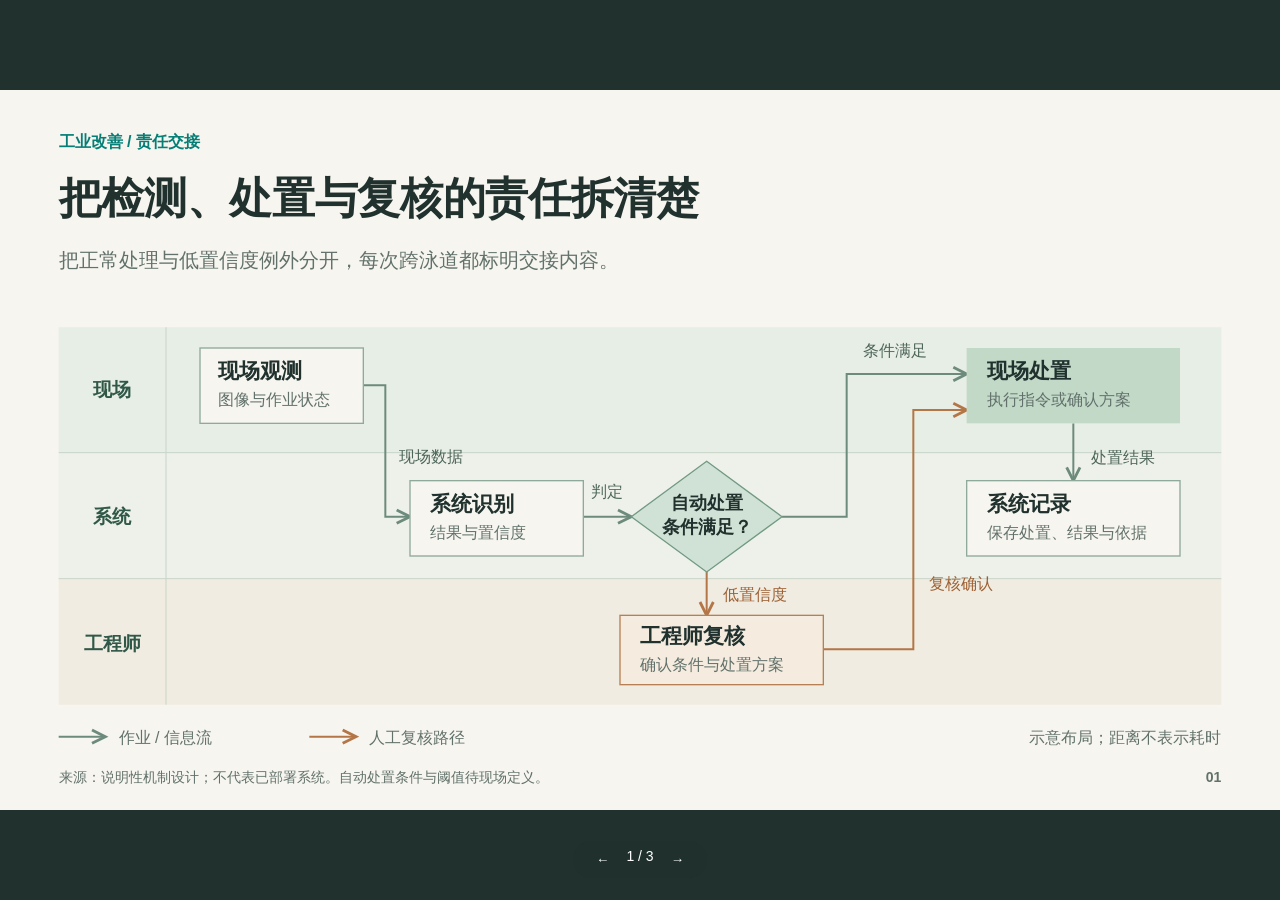
==== examples/consulting-diagrams/index.html @ d9851303 "Teach evidence-driven diagram construction with consulting examples" ====
<!doctype html>
<html lang="zh-CN"><head><meta charset="utf-8"><meta name="viewport" content="width=device-width,initial-scale=1"><title>工业改善：咨询图示样例</title><style>
/* ===========================================
   FIXED 16:9 STAGE: MANDATORY BASE STYLES
   Include this ENTIRE file in every presentation.
   Slides are authored at 1920×1080 and scaled as a whole.
   =========================================== */

/* 1. Lock the browser viewport */
html,
body {
    width: 100%;
    height: 100%;
    margin: 0;
    overflow: hidden;
    background: var(--stage-bg, #000);
}

/* 2. Full-window deck viewport */
.deck-viewport {
    position: fixed;
    inset: 0;
    overflow: hidden;
    background: var(--stage-bg, #000);
}

/* 3. Fixed 16:9 design canvas.
   JavaScript sets transform: translate(...) scale(...). */
.deck-stage {
    position: absolute;
    left: 0;
    top: 0;
    width: 1920px;
    height: 1080px;
    overflow: hidden;
    transform-origin: 0 0;
    background: var(--slide-bg, #fff);
}

/* 4. Slides stack inside the fixed stage.
   Content must be laid out at 1920×1080, not reflowed per device. */
.slide {
    position: absolute;
    inset: 0;
    width: 1920px;
    height: 1080px;
    overflow: hidden;
    display: block;
    visibility: hidden;
    opacity: 0;
    pointer-events: none;
    background: var(--slide-bg, #fff);
}

.slide.active,
.slide.visible {
    visibility: visible;
    opacity: 1;
    pointer-events: auto;
    z-index: 1;
}

/* 5. Keep media inside authored slide bounds */
img,
video,
canvas,
svg {
    max-width: 100%;
    max-height: 100%;
}

/* 6. Presentation chrome stays outside the slide design system */
.deck-controls {
    position: fixed;
    left: 50%;
    bottom: 22px;
    transform: translateX(-50%);
    z-index: 1000;
}

/* 7. Print one fixed-size slide per page.
   @page sits outside @media print per the CSS spec; it only applies when printing. */
@page {
    size: 1920px 1080px;
    margin: 0;
}

@media print {
    html,
    body {
        width: 1920px;
        height: auto;
        overflow: visible;
        background: #fff;
    }

    /* Chrome skips background graphics by default — dark themes would print white */
    * {
        -webkit-print-color-adjust: exact;
        print-color-adjust: exact;
    }

    .deck-viewport {
        position: static;
        overflow: visible;
        background: #fff;
    }

    .deck-stage {
        position: static;
        width: auto;
        height: auto;
        transform: none !important;
        background: none;
    }

    .slide {
        position: relative;
        display: block !important;
        visibility: visible !important;
        opacity: 1 !important;
        pointer-events: auto !important;
        width: 1920px;
        height: 1080px;
        break-after: page;
        page-break-after: always;
    }

    .slide:last-child {
        break-after: auto;
        page-break-after: auto;
    }

    .deck-controls {
        display: none !important;
    }
}

/* 8. Reduced motion */
@media (prefers-reduced-motion: reduce) {
    *,
    *::before,
    *::after {
        animation-duration: 0.01ms !important;
        transition-duration: 0.2s !important;
    }
}

/* === SHARED EDITORIAL SYSTEM === */
@font-face{font-family:Deck CJK;src:local('Noto Sans SC');font-weight:100 900;font-display:block}
:root{--slide-bg:#f6f5ef;--stage-bg:#20312e;--ink:#20312e;--muted:#62716b;--teal:#057f76;--ochre:#a56435;--line:#9eb2a6}
*{box-sizing:border-box}body{font-family:'Deck CJK',sans-serif;color:var(--ink)}h1,p{margin:0}.eyebrow{position:absolute;left:88px;top:60px;font-size:24px;line-height:36px;font-weight:700;color:var(--teal)}.page-title{position:absolute;left:88px;right:88px;top:121px;font-size:64px;line-height:1.33;font-weight:700;letter-spacing:0}.lead{position:absolute;left:88px;right:88px;top:231px;font-size:30px;line-height:1.6;color:var(--muted)}.foot{position:absolute;left:88px;right:88px;bottom:32px;display:flex;justify-content:space-between;align-items:center;font-size:21px;line-height:34px;color:var(--muted)}.folio{font-weight:700}.exhibit{position:absolute;inset:0;width:1920px;height:1080px}svg text{font-family:'Deck CJK',sans-serif}.node-title{font-size:32px;fill:#20312e;font-weight:700}.node-body{font-size:24px;fill:#62716b}.small{font-size:25px;fill:#62716b}.edge-label{font-size:24px;fill:#4e655a}.edge{fill:none;stroke:#6d8b7c;stroke-width:3;marker-end:url(#arrow-main)}.review-edge{fill:none;stroke:#b47647;stroke-width:3;marker-end:url(#arrow-review)}.review-label{font-size:24px;fill:#9e6033}.node{fill:#f6f5ef;stroke:#8fa99a;stroke-width:2}.reveal{opacity:0;transform:translateY(12px);transition:opacity .28s ease,transform .28s ease}.active .reveal,.visible .reveal{opacity:1;transform:none}.deck-controls{display:flex;gap:7px;background:#20312ee6;color:#fff;border-radius:22px;padding:7px 13px;font:14px sans-serif}.deck-controls button{border:0;background:none;color:white;padding:4px 10px;cursor:pointer}.example-label{fill:#a56435;font-size:25px;font-weight:700}
/* === SWIMLANE EXHIBIT === */
.lane-label{font-size:29px;fill:#305849;font-weight:700}.lane-rule{stroke:#c8d3c9;stroke-width:1.5}.lane-legend{font-size:24px;fill:#62716b}
/* === PROPORTIONAL VALUE CHAIN === */
.duration.regular{fill:#dbe5dc}.duration.waiting{fill:#057f76}.segment-title{font-size:32px;font-weight:700}.segment-time{font-size:28px}.regular-text{fill:#2d5041}.waiting-text{fill:#fff}.tick{stroke:#758f80;stroke-width:2}.time-arrow{stroke:#9bae9f;stroke-width:2.5;fill:none;marker-end:url(#arrow-time)}.summary-rule{stroke:#9fb6a7;stroke-width:2}.stat{font-size:80px;font-weight:700;fill:#057f76}.summary{font-size:29px;fill:#3d5c4e}.value-note{font-size:26px;fill:#62716b}
/* === DRIVER TREE AND HYPOTHESIS === */
.driver{--slide-bg:#20312e;color:#f6f5ef}.driver .eyebrow{color:#91cdbd}.driver .lead,.driver .foot{color:#b7cbc1}.driver .node-title{fill:#f6f5ef}.driver .node-body{fill:#bed0c6}.hierarchy{fill:none;stroke:#9bb7a6;stroke-width:3}.driver-node{fill:#29443a;stroke:#819e8b;stroke-width:2}.tree-label{font-size:33px;fill:#f6f5ef;font-weight:700}.tree-body{font-size:27px;fill:#c5d8cc}.evidence-label{font-size:24px;fill:#90b9a4}.hypothesis{fill:none;stroke:#d3a074;stroke-width:3;stroke-dasharray:9 7;marker-end:url(#arrow-hypothesis)}.hypothesis-label{font-size:25px;fill:#e5b58e}.driver-note{font-size:25px;fill:#bed1c5}
</style></head><body><div class="deck-viewport"><main class="deck-stage" id="deckStage">
<!-- Drawing brief: lanes encode actor responsibility. Solid arrows carry work/data; ochre arrows are engineer-review handoffs. Horizontal distance and lane size do not encode duration. -->
<section class="slide active visible swimlane" aria-label="把检测、处置与复核的责任拆清楚">
 <div class="eyebrow reveal" data-text-id="p1-t01">工业改善 / 责任交接</div><h1 class="page-title reveal" data-text-id="p1-t02">把检测、处置与复核的责任拆清楚</h1><p class="lead reveal" data-text-id="p1-t03">把正常处理与低置信度例外分开，每次跨泳道都标明交接内容。</p>
 <svg class="exhibit" viewbox="0 0 1920 1080" role="img" aria-label="三个泳道：现场、系统、工程师。现场观测交给系统识别。满足条件进入现场处置，低置信度进入工程师复核，确认后现场处置，处置结果返回系统记录。">
  <defs><marker id="arrow-main" viewbox="0 0 12 12" refx="10" refy="6" markerwidth="10" markerheight="10" orient="auto"><path d="M2 2L10 6L2 10" fill="none" stroke="#6d8b7c" stroke-width="1.7"></path></marker><marker id="arrow-review" viewbox="0 0 12 12" refx="10" refy="6" markerwidth="10" markerheight="10" orient="auto"><path d="M2 2L10 6L2 10" fill="none" stroke="#b47647" stroke-width="1.7"></path></marker></defs>
  <rect x="88" y="356" width="1744" height="188" fill="#e7eee5"></rect><rect x="88" y="544" width="1744" height="189" fill="#edf1e9"></rect><rect x="88" y="733" width="1744" height="189" fill="#f0ece1"></rect>
  <line x1="249" y1="356" x2="249" y2="922" class="lane-rule"></line><line x1="88" y1="544" x2="1832" y2="544" class="lane-rule"></line><line x1="88" y1="733" x2="1832" y2="733" class="lane-rule"></line>
  <text x="168" y="459" text-anchor="middle" class="lane-label" data-text-id="p1-t04">现场</text><text x="168" y="650" text-anchor="middle" class="lane-label" data-text-id="p1-t05">系统</text><text x="168" y="840" text-anchor="middle" class="lane-label" data-text-id="p1-t06">工程师</text>
  <!-- Routes are behind nodes, with separate inbound ports on field execution. -->
  <path id="observation-to-recognition" d="M545 443H578V640H615" class="edge"></path><text x="598" y="558" class="edge-label" data-text-id="p1-t07">现场数据</text>
  <path id="recognition-to-decision" d="M875 640H947" class="edge"></path><text x="911" y="610" text-anchor="middle" class="edge-label" data-text-id="p1-t08">判定</text>
  <path id="decision-to-treatment" d="M1173 640H1270V426H1450" class="edge"></path><text x="1294" y="399" class="edge-label" data-text-id="p1-t09">条件满足</text>
  <path id="decision-to-review" d="M1060 723V788" class="review-edge"></path><text x="1085" y="765" class="review-label" data-text-id="p1-t10">低置信度</text>
  <path id="review-to-treatment" d="M1235 839H1370V480H1450" class="review-edge"></path><text x="1394" y="749" class="review-label" data-text-id="p1-t11">复核确认</text>
  <path id="treatment-to-record" d="M1610 500V586" class="edge"></path><text x="1636" y="560" class="edge-label" data-text-id="p1-t12">处置结果</text>
  <rect x="300" y="387" width="245" height="113" class="node"></rect><text x="327" y="432" class="node-title" data-text-id="p1-t13">现场观测</text><text x="327" y="473" class="node-body" data-text-id="p1-t14">图像与作业状态</text>
  <rect x="615" y="586" width="260" height="113" class="node"></rect><text x="645" y="631" class="node-title" data-text-id="p1-t15">系统识别</text><text x="645" y="672" class="node-body" data-text-id="p1-t16">结果与置信度</text>
  <path d="M1060 557L1173 640L1060 723L947 640Z" fill="#d0e2d5" stroke="#739a83" stroke-width="2"></path><text x="1060" y="628" text-anchor="middle" class="node-title" style="font-size:27px" data-text-id="p1-t17">自动处置</text><text x="1060" y="665" text-anchor="middle" class="node-title" style="font-size:27px" data-text-id="p1-t18">条件满足？</text>
  <rect x="1450" y="387" width="320" height="113" fill="#c2d9c8"></rect><text x="1480" y="432" class="node-title" data-text-id="p1-t19">现场处置</text><text x="1480" y="473" class="node-body" data-text-id="p1-t20">执行指令或确认方案</text>
  <rect x="930" y="788" width="305" height="104" fill="#f5ecdf" stroke="#b78054" stroke-width="2"></rect><text x="960" y="830" class="node-title" data-text-id="p1-t21">工程师复核</text><text x="960" y="870" class="node-body" data-text-id="p1-t22">确认条件与处置方案</text>
  <rect x="1450" y="586" width="320" height="113" class="node"></rect><text x="1480" y="631" class="node-title" data-text-id="p1-t23">系统记录</text><text x="1480" y="672" class="node-body" data-text-id="p1-t24">保存处置、结果与依据</text>
  <path d="M88 970H158" class="edge"></path><text x="178" y="980" class="lane-legend" data-text-id="p1-t25">作业 / 信息流</text><path d="M464 970H534" class="review-edge"></path><text x="554" y="980" class="lane-legend" data-text-id="p1-t26">人工复核路径</text><text x="1832" y="980" text-anchor="end" class="lane-legend" data-text-id="p1-t27">示意布局；距离不表示耗时</text>
 </svg><footer class="foot"><span data-text-id="p1-t28">来源：说明性机制设计；不代表已部署系统。自动处置条件与阈值待现场定义。</span><span class="folio" data-text-id="p1-t29">01</span></footer>
</section>
<!-- Drawing brief: ordered duration segments; domain 0–80 minutes; x = 88 + minutes * 21.8. Segment width, not color or equal-sized cards, encodes elapsed time. -->
<section class="slide value-chain" aria-label="等待占据大部分交付时间，先压缩排队环节">
 <div class="eyebrow reveal" data-text-id="p2-t01">工业改善 / 交付时间</div><h1 class="page-title reveal" data-text-id="p2-t02">等待占据大部分交付时间，先压缩排队环节</h1><p class="lead reveal" data-text-id="p2-t03">先看从接单到交付的完整时间构成，再确认排队形成的原因。</p>
 <svg class="exhibit" viewbox="0 0 1920 1080" role="img" aria-label="示例交付时间80分钟：接单10，排队45，加工15，检验5，交付5。各段长度与分钟数成正比，排队占56.25%。">
  <defs><marker id="arrow-time" viewbox="0 0 12 12" refx="10" refy="6" markerwidth="10" markerheight="10" orient="auto"><path d="M2 2L10 6L2 10" fill="none" stroke="#9bae9f" stroke-width="1.7"></path></marker></defs>
  <text x="88" y="357" class="small" data-text-id="p2-t04">时间构成 · 各段长度按分钟数等比例绘制</text><text x="1832" y="357" text-anchor="end" class="example-label" data-text-id="p2-t05">示例数据，非客户结果</text>
  <text x="88" y="438" class="summary" data-text-id="p2-t06">接单开始</text><text x="1832" y="438" text-anchor="end" class="summary" data-text-id="p2-t07">交付完成</text><path d="M88 473H1832" class="time-arrow"></path>
  <rect class="duration regular" data-minutes="10" x="88" y="514" width="218" height="174"></rect><text x="197" y="577" class="segment-title regular-text" text-anchor="middle" data-text-id="p2-t08">接单</text><text x="197" y="630" class="segment-time regular-text" text-anchor="middle" data-text-id="p2-t09">10分钟</text>
<rect class="duration waiting" data-minutes="45" x="306" y="514" width="981" height="174"></rect><text x="796.5" y="577" class="segment-title waiting-text" text-anchor="middle" data-text-id="p2-t10">排队</text><text x="796.5" y="630" class="segment-time waiting-text" text-anchor="middle" data-text-id="p2-t11">45分钟</text>
<rect class="duration regular" data-minutes="15" x="1287" y="514" width="327" height="174"></rect><text x="1450.5" y="577" class="segment-title regular-text" text-anchor="middle" data-text-id="p2-t12">加工</text><text x="1450.5" y="630" class="segment-time regular-text" text-anchor="middle" data-text-id="p2-t13">15分钟</text>
<rect class="duration regular" data-minutes="5" x="1614" y="514" width="109" height="174"></rect><text x="1668.5" y="577" class="segment-title regular-text" text-anchor="middle" data-text-id="p2-t14">检验</text><text x="1668.5" y="630" class="segment-time regular-text" text-anchor="middle" data-text-id="p2-t15">5分钟</text>
<rect class="duration regular" data-minutes="5" x="1723" y="514" width="109" height="174"></rect><text x="1777.5" y="577" class="segment-title regular-text" text-anchor="middle" data-text-id="p2-t16">交付</text><text x="1777.5" y="630" class="segment-time regular-text" text-anchor="middle" data-text-id="p2-t17">5分钟</text>
  <path d="M306 514V688M1287 514V688M1614 514V688M1723 514V688" fill="none" stroke="#f6f5ef" stroke-width="2"></path>
  <line x1="88" y1="700" x2="88" y2="712" class="tick"></line><text x="88" y="750" text-anchor="middle" class="small" data-text-id="p2-t18">0</text>
<line x1="306" y1="700" x2="306" y2="712" class="tick"></line><text x="306" y="750" text-anchor="middle" class="small" data-text-id="p2-t19">10</text>
<line x1="1287" y1="700" x2="1287" y2="712" class="tick"></line><text x="1287" y="750" text-anchor="middle" class="small" data-text-id="p2-t20">55</text>
<line x1="1614" y1="700" x2="1614" y2="712" class="tick"></line><text x="1614" y="750" text-anchor="middle" class="small" data-text-id="p2-t21">70</text>
<line x1="1723" y1="700" x2="1723" y2="712" class="tick"></line><text x="1723" y="750" text-anchor="middle" class="small" data-text-id="p2-t22">75</text>
<line x1="1832" y1="700" x2="1832" y2="712" class="tick"></line><text x="1832" y="750" text-anchor="middle" class="small" data-text-id="p2-t23">80</text>
  <text x="88" y="795" class="small" data-text-id="p2-t24">累计耗时 / 分钟</text>
  <line x1="88" y1="839" x2="1832" y2="839" class="summary-rule"></line>
  <text x="88" y="944" class="stat" data-text-id="p2-t25">56.25%</text><text x="446" y="900" class="summary" data-text-id="p2-t26">排队 45 分钟 / 总时长 80 分钟</text><text x="446" y="948" class="value-note" data-text-id="p2-t27">其余四个环节合计 35 分钟；尚未估算改善后的收益。</text>
 </svg><footer class="foot"><span data-text-id="p2-t28">来源：本样例设定；无实测期间。10 + 45 + 15 + 5 + 5 = 80；45 ÷ 80 = 56.25%。</span><span class="folio" data-text-id="p2-t29">02</span></footer>
</section>
<!-- Drawing brief: plain hierarchy lines mean categories/supporting materials, never causal direction or quantitative summation. A distinct dashed arrow marks the untested schedule-change hypothesis. -->
<section class="slide driver" aria-label="先拆清损失来源，再验证改善假设">
 <div class="eyebrow reveal" data-text-id="p3-t01">工业改善 / 损失分类与假设</div><h1 class="page-title reveal" data-text-id="p3-t02">先拆清损失来源，再验证改善假设</h1><p class="lead reveal" data-text-id="p3-t03">用损失类型组织证据，把待检验的原因单独标记。</p>
 <svg class="exhibit" viewbox="0 0 1920 1080" role="img" aria-label="交付损失按类型分类为等待损失、质量损失、切换损失。支持材料分别为排队时间戳、返工记录、换型记录。排程频繁变更以虚线箭头连向等待损失，仅为待验证假设。">
  <defs><marker id="arrow-hypothesis" viewbox="0 0 12 12" refx="10" refy="6" markerwidth="10" markerheight="10" orient="auto"><path d="M2 2L10 6L2 10" fill="none" stroke="#d3a074" stroke-width="1.7"></path></marker></defs>
  <path id="loss-classification" d="M960 478V539M395 539H1525M395 539V620M960 539V620M1525 539V620" class="hierarchy"></path>
  <path id="waiting-evidence" d="M395 720V799" class="hierarchy"></path><path id="quality-evidence" d="M960 720V799" class="hierarchy"></path><path id="changeover-evidence" d="M1525 720V799" class="hierarchy"></path>
  <path id="schedule-hypothesis" d="M160 455V670H245" class="hypothesis"></path><text x="190" y="588" class="hypothesis-label" data-text-id="p3-t04">可能增加等待</text>
  <rect x="765" y="338" width="390" height="140" fill="#c8dfce"></rect><text x="960" y="397" text-anchor="middle" class="tree-label" style="fill:#203b2d;font-size:39px" data-text-id="p3-t05">交付损失</text><text x="960" y="443" text-anchor="middle" class="tree-body" style="fill:#3c5b47" data-text-id="p3-t06">按损失类型分类</text>
  <rect x="245" y="620" width="300" height="100" class="driver-node"></rect><text x="395" y="681" text-anchor="middle" class="tree-label" data-text-id="p3-t07">等待损失</text>
  <rect x="810" y="620" width="300" height="100" class="driver-node"></rect><text x="960" y="681" text-anchor="middle" class="tree-label" data-text-id="p3-t08">质量损失</text>
  <rect x="1375" y="620" width="300" height="100" class="driver-node"></rect><text x="1525" y="681" text-anchor="middle" class="tree-label" data-text-id="p3-t09">切换损失</text>
  <text x="395" y="835" text-anchor="middle" class="tree-body" data-text-id="p3-t10">排队时间戳</text><text x="960" y="835" text-anchor="middle" class="tree-body" data-text-id="p3-t11">返工记录</text><text x="1525" y="835" text-anchor="middle" class="tree-body" data-text-id="p3-t12">换型记录</text>
  <text x="395" y="876" text-anchor="middle" class="evidence-label" data-text-id="p3-t13">支持材料</text><text x="960" y="876" text-anchor="middle" class="evidence-label" data-text-id="p3-t14">支持材料</text><text x="1525" y="876" text-anchor="middle" class="evidence-label" data-text-id="p3-t15">支持材料</text>
  <rect x="88" y="345" width="370" height="110" fill="#3a4030" stroke="#b18f67" stroke-width="2" stroke-dasharray="8 6"></rect><text x="118" y="391" class="tree-label" style="fill:#edc6a4;font-size:31px" data-text-id="p3-t16">排程频繁变更</text><text x="118" y="433" class="hypothesis-label" data-text-id="p3-t17">待检验假设</text>
  <text x="1832" y="411" text-anchor="end" class="driver-note" data-text-id="p3-t18">实线无箭头：分类 / 支持关系</text><text x="1832" y="454" text-anchor="end" class="hypothesis-label" data-text-id="p3-t19">虚线箭头：待检验的影响方向</text>
  <text x="88" y="969" class="driver-note" data-text-id="p3-t20">证据边界：分类不作加总；排程变更与等待的关系需对齐日志后验证。</text>
 </svg><footer class="foot"><span data-text-id="p3-t21">来源：说明性分析框架；未建立因果结论，也未量化各类损失。</span><span class="folio" data-text-id="p3-t22">03</span></footer>
</section>
</main></div><nav class="deck-controls" aria-label="演示导航" data-export-hide><button id="prev" aria-label="上一页">←</button><span id="position">1 / 3</span><button id="next" aria-label="下一页">→</button></nav>
<script>
/* === FIXED-STAGE NAVIGATION === */
class SlidePresentation {
 constructor(){this.slides=[...document.querySelectorAll('.slide')];this.stage=document.getElementById('deckStage');this.currentSlide=0;this.wheelAt=0;this.setupStageScale();this.setupKeyboardNav();this.setupTouchNav();this.setupWheelNav();document.getElementById('prev').onclick=()=>this.showSlide(this.currentSlide-1);document.getElementById('next').onclick=()=>this.showSlide(this.currentSlide+1);this.showSlide(0)}
 setupStageScale(){const scale=()=>{const s=Math.min(innerWidth/1920,innerHeight/1080);this.stage.style.transform=`translate(${(innerWidth-1920*s)/2}px,${(innerHeight-1080*s)/2}px) scale(${s})`};scale();addEventListener('resize',scale)}
 setupKeyboardNav(){addEventListener('keydown',e=>{if(['ArrowRight','ArrowDown','PageDown',' '].includes(e.key)){e.preventDefault();this.showSlide(this.currentSlide+1)}else if(['ArrowLeft','ArrowUp','PageUp'].includes(e.key)){e.preventDefault();this.showSlide(this.currentSlide-1)}else if(e.key==='Home')this.showSlide(0);else if(e.key==='End')this.showSlide(this.slides.length-1)})}
 setupTouchNav(){let x=0;addEventListener('touchstart',e=>{x=e.changedTouches[0].screenX},{passive:true});addEventListener('touchend',e=>{const dx=e.changedTouches[0].screenX-x;if(Math.abs(dx)>60)this.showSlide(this.currentSlide+(dx<0?1:-1))},{passive:true})}
 setupWheelNav(){addEventListener('wheel',e=>{if(Date.now()-this.wheelAt>500&&Math.abs(e.deltaY)>10){this.showSlide(this.currentSlide+(e.deltaY>0?1:-1));this.wheelAt=Date.now()}},{passive:true})}
 showSlide(i){this.currentSlide=Math.max(0,Math.min(i,this.slides.length-1));this.slides.forEach((s,j)=>{s.classList.toggle('active',j===this.currentSlide);s.classList.toggle('visible',j===this.currentSlide)});document.getElementById('position').textContent=`${this.currentSlide+1} / ${this.slides.length}`}
}
new SlidePresentation();
</script></body></html>
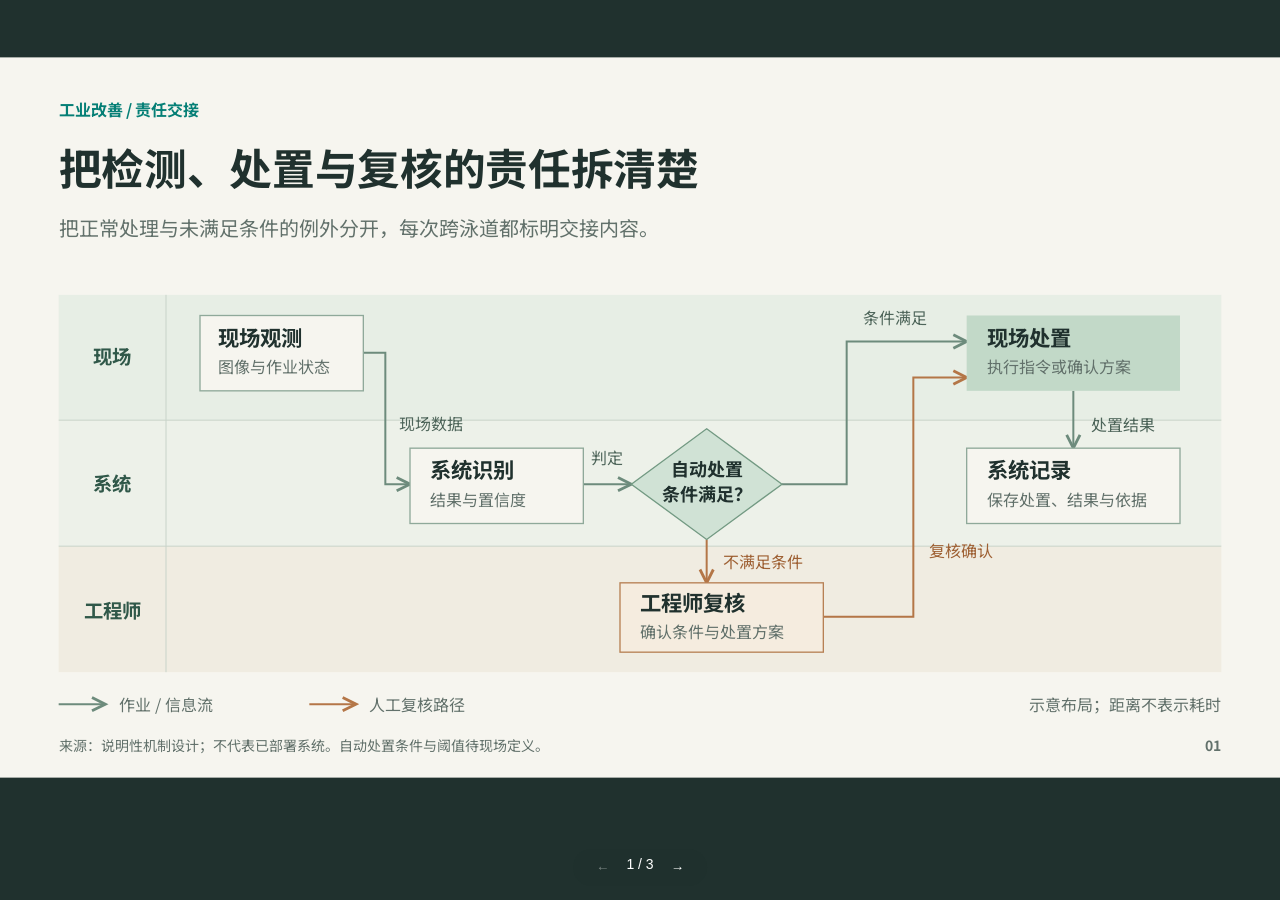
==== commit fff2e428: "Honor HTML delivery and repair browser interaction after iterative review" ====
--- a/examples/consulting-diagrams/index.html
+++ b/examples/consulting-diagrams/index.html
@@ -147,7 +147,7 @@
 }
 
 /* === SHARED EDITORIAL SYSTEM === */
-@font-face{font-family:Deck CJK;src:local('Noto Sans SC');font-weight:100 900;font-display:block}
+@font-face{font-family:Deck CJK;src:url('../consulting-visuals/assets/fonts/noto-sans-sc-400.ttf') format('truetype');font-weight:400;font-display:block}@font-face{font-family:Deck CJK;src:url('../consulting-visuals/assets/fonts/noto-sans-sc-700.ttf') format('truetype');font-weight:700;font-display:block}
 :root{--slide-bg:#f6f5ef;--stage-bg:#20312e;--ink:#20312e;--muted:#62716b;--teal:#057f76;--ochre:#a56435;--line:#9eb2a6}
 *{box-sizing:border-box}body{font-family:'Deck CJK',sans-serif;color:var(--ink)}h1,p{margin:0}.eyebrow{position:absolute;left:88px;top:60px;font-size:24px;line-height:36px;font-weight:700;color:var(--teal)}.page-title{position:absolute;left:88px;right:88px;top:121px;font-size:64px;line-height:1.33;font-weight:700;letter-spacing:0}.lead{position:absolute;left:88px;right:88px;top:231px;font-size:30px;line-height:1.6;color:var(--muted)}.foot{position:absolute;left:88px;right:88px;bottom:32px;display:flex;justify-content:space-between;align-items:center;font-size:21px;line-height:34px;color:var(--muted)}.folio{font-weight:700}.exhibit{position:absolute;inset:0;width:1920px;height:1080px}svg text{font-family:'Deck CJK',sans-serif}.node-title{font-size:32px;fill:#20312e;font-weight:700}.node-body{font-size:24px;fill:#62716b}.small{font-size:25px;fill:#62716b}.edge-label{font-size:24px;fill:#4e655a}.edge{fill:none;stroke:#6d8b7c;stroke-width:3;marker-end:url(#arrow-main)}.review-edge{fill:none;stroke:#b47647;stroke-width:3;marker-end:url(#arrow-review)}.review-label{font-size:24px;fill:#9e6033}.node{fill:#f6f5ef;stroke:#8fa99a;stroke-width:2}.reveal{opacity:0;transform:translateY(12px);transition:opacity .28s ease,transform .28s ease}.active .reveal,.visible .reveal{opacity:1;transform:none}.deck-controls{display:flex;gap:7px;background:#20312ee6;color:#fff;border-radius:22px;padding:7px 13px;font:14px sans-serif}.deck-controls button{border:0;background:none;color:white;padding:4px 10px;cursor:pointer}.example-label{fill:#a56435;font-size:25px;font-weight:700}
 /* === SWIMLANE EXHIBIT === */
@@ -156,11 +156,11 @@
 .duration.regular{fill:#dbe5dc}.duration.waiting{fill:#057f76}.segment-title{font-size:32px;font-weight:700}.segment-time{font-size:28px}.regular-text{fill:#2d5041}.waiting-text{fill:#fff}.tick{stroke:#758f80;stroke-width:2}.time-arrow{stroke:#9bae9f;stroke-width:2.5;fill:none;marker-end:url(#arrow-time)}.summary-rule{stroke:#9fb6a7;stroke-width:2}.stat{font-size:80px;font-weight:700;fill:#057f76}.summary{font-size:29px;fill:#3d5c4e}.value-note{font-size:26px;fill:#62716b}
 /* === DRIVER TREE AND HYPOTHESIS === */
 .driver{--slide-bg:#20312e;color:#f6f5ef}.driver .eyebrow{color:#91cdbd}.driver .lead,.driver .foot{color:#b7cbc1}.driver .node-title{fill:#f6f5ef}.driver .node-body{fill:#bed0c6}.hierarchy{fill:none;stroke:#9bb7a6;stroke-width:3}.driver-node{fill:#29443a;stroke:#819e8b;stroke-width:2}.tree-label{font-size:33px;fill:#f6f5ef;font-weight:700}.tree-body{font-size:27px;fill:#c5d8cc}.evidence-label{font-size:24px;fill:#90b9a4}.hypothesis{fill:none;stroke:#d3a074;stroke-width:3;stroke-dasharray:9 7;marker-end:url(#arrow-hypothesis)}.hypothesis-label{font-size:25px;fill:#e5b58e}.driver-note{font-size:25px;fill:#bed1c5}
-</style></head><body><div class="deck-viewport"><main class="deck-stage" id="deckStage">
+.deck-controls{bottom:14px}.deck-controls button:focus-visible{outline:2px solid #e7c183;outline-offset:2px}.deck-controls button:disabled{opacity:.4;cursor:default}</style></head><body><div class="deck-viewport"><main class="deck-stage" id="deckStage">
 <!-- Drawing brief: lanes encode actor responsibility. Solid arrows carry work/data; ochre arrows are engineer-review handoffs. Horizontal distance and lane size do not encode duration. -->
 <section class="slide active visible swimlane" aria-label="把检测、处置与复核的责任拆清楚">
- <div class="eyebrow reveal" data-text-id="p1-t01">工业改善 / 责任交接</div><h1 class="page-title reveal" data-text-id="p1-t02">把检测、处置与复核的责任拆清楚</h1><p class="lead reveal" data-text-id="p1-t03">把正常处理与低置信度例外分开，每次跨泳道都标明交接内容。</p>
- <svg class="exhibit" viewbox="0 0 1920 1080" role="img" aria-label="三个泳道：现场、系统、工程师。现场观测交给系统识别。满足条件进入现场处置，低置信度进入工程师复核，确认后现场处置，处置结果返回系统记录。">
+ <div class="eyebrow reveal" data-text-id="p1-t01">工业改善 / 责任交接</div><h1 class="page-title reveal" data-text-id="p1-t02">把检测、处置与复核的责任拆清楚</h1><p class="lead reveal" data-text-id="p1-t03">把正常处理与未满足条件的例外分开，每次跨泳道都标明交接内容。</p>
+ <svg class="exhibit" viewbox="0 0 1920 1080" role="img" aria-label="三个泳道：现场、系统、工程师。现场观测交给系统识别。满足条件进入现场处置，条件未满足（含低置信度）进入工程师复核，确认后现场处置，处置结果返回系统记录。">
   <defs><marker id="arrow-main" viewbox="0 0 12 12" refx="10" refy="6" markerwidth="10" markerheight="10" orient="auto"><path d="M2 2L10 6L2 10" fill="none" stroke="#6d8b7c" stroke-width="1.7"></path></marker><marker id="arrow-review" viewbox="0 0 12 12" refx="10" refy="6" markerwidth="10" markerheight="10" orient="auto"><path d="M2 2L10 6L2 10" fill="none" stroke="#b47647" stroke-width="1.7"></path></marker></defs>
   <rect x="88" y="356" width="1744" height="188" fill="#e7eee5"></rect><rect x="88" y="544" width="1744" height="189" fill="#edf1e9"></rect><rect x="88" y="733" width="1744" height="189" fill="#f0ece1"></rect>
   <line x1="249" y1="356" x2="249" y2="922" class="lane-rule"></line><line x1="88" y1="544" x2="1832" y2="544" class="lane-rule"></line><line x1="88" y1="733" x2="1832" y2="733" class="lane-rule"></line>
@@ -169,7 +169,7 @@
   <path id="observation-to-recognition" d="M545 443H578V640H615" class="edge"></path><text x="598" y="558" class="edge-label" data-text-id="p1-t07">现场数据</text>
   <path id="recognition-to-decision" d="M875 640H947" class="edge"></path><text x="911" y="610" text-anchor="middle" class="edge-label" data-text-id="p1-t08">判定</text>
   <path id="decision-to-treatment" d="M1173 640H1270V426H1450" class="edge"></path><text x="1294" y="399" class="edge-label" data-text-id="p1-t09">条件满足</text>
-  <path id="decision-to-review" d="M1060 723V788" class="review-edge"></path><text x="1085" y="765" class="review-label" data-text-id="p1-t10">低置信度</text>
+  <path id="decision-to-review" d="M1060 723V788" class="review-edge"></path><text x="1085" y="765" class="review-label" data-text-id="p1-t10">不满足条件</text>
   <path id="review-to-treatment" d="M1235 839H1370V480H1450" class="review-edge"></path><text x="1394" y="749" class="review-label" data-text-id="p1-t11">复核确认</text>
   <path id="treatment-to-record" d="M1610 500V586" class="edge"></path><text x="1636" y="560" class="edge-label" data-text-id="p1-t12">处置结果</text>
   <rect x="300" y="387" width="245" height="113" class="node"></rect><text x="327" y="432" class="node-title" data-text-id="p1-t13">现场观测</text><text x="327" y="473" class="node-body" data-text-id="p1-t14">图像与作业状态</text>
@@ -224,16 +224,16 @@
   <text x="88" y="969" class="driver-note" data-text-id="p3-t20">证据边界：分类不作加总；排程变更与等待的关系需对齐日志后验证。</text>
  </svg><footer class="foot"><span data-text-id="p3-t21">来源：说明性分析框架；未建立因果结论，也未量化各类损失。</span><span class="folio" data-text-id="p3-t22">03</span></footer>
 </section>
-</main></div><nav class="deck-controls" aria-label="演示导航" data-export-hide><button id="prev" aria-label="上一页">←</button><span id="position">1 / 3</span><button id="next" aria-label="下一页">→</button></nav>
+</main></div><nav class="deck-controls" aria-label="演示导航" data-export-hide><button id="prev" aria-label="上一页">←</button><span id="position" role="status" aria-live="polite" aria-atomic="true">1 / 3</span><button id="next" aria-label="下一页">→</button></nav>
 <script>
-/* === FIXED-STAGE NAVIGATION === */
 class SlidePresentation {
  constructor(){this.slides=[...document.querySelectorAll('.slide')];this.stage=document.getElementById('deckStage');this.currentSlide=0;this.wheelAt=0;this.setupStageScale();this.setupKeyboardNav();this.setupTouchNav();this.setupWheelNav();document.getElementById('prev').onclick=()=>this.showSlide(this.currentSlide-1);document.getElementById('next').onclick=()=>this.showSlide(this.currentSlide+1);this.showSlide(0)}
- setupStageScale(){const scale=()=>{const s=Math.min(innerWidth/1920,innerHeight/1080);this.stage.style.transform=`translate(${(innerWidth-1920*s)/2}px,${(innerHeight-1080*s)/2}px) scale(${s})`};scale();addEventListener('resize',scale)}
- setupKeyboardNav(){addEventListener('keydown',e=>{if(['ArrowRight','ArrowDown','PageDown',' '].includes(e.key)){e.preventDefault();this.showSlide(this.currentSlide+1)}else if(['ArrowLeft','ArrowUp','PageUp'].includes(e.key)){e.preventDefault();this.showSlide(this.currentSlide-1)}else if(e.key==='Home')this.showSlide(0);else if(e.key==='End')this.showSlide(this.slides.length-1)})}
- setupTouchNav(){let x=0;addEventListener('touchstart',e=>{x=e.changedTouches[0].screenX},{passive:true});addEventListener('touchend',e=>{const dx=e.changedTouches[0].screenX-x;if(Math.abs(dx)>60)this.showSlide(this.currentSlide+(dx<0?1:-1))},{passive:true})}
- setupWheelNav(){addEventListener('wheel',e=>{if(Date.now()-this.wheelAt>500&&Math.abs(e.deltaY)>10){this.showSlide(this.currentSlide+(e.deltaY>0?1:-1));this.wheelAt=Date.now()}},{passive:true})}
- showSlide(i){this.currentSlide=Math.max(0,Math.min(i,this.slides.length-1));this.slides.forEach((s,j)=>{s.classList.toggle('active',j===this.currentSlide);s.classList.toggle('visible',j===this.currentSlide)});document.getElementById('position').textContent=`${this.currentSlide+1} / ${this.slides.length}`}
+ isInteractive(target){return target instanceof Element && !!target.closest('button,a,input,textarea,select,[role="button"],[role="textbox"],[role="slider"],[contenteditable]:not([contenteditable="false"])')}
+ setupStageScale(){const scale=()=>{const chrome=document.querySelector('.deck-controls');const reserve=chrome&&getComputedStyle(chrome).display!=='none'?Math.ceil(chrome.getBoundingClientRect().height)+28:0;const availableHeight=Math.max(1,innerHeight-reserve);const s=Math.min(innerWidth/1920,availableHeight/1080);this.stage.style.transform=`translate(${(innerWidth-1920*s)/2}px,${(availableHeight-1080*s)/2}px) scale(${s})`};scale();addEventListener('resize',scale)}
+ setupKeyboardNav(){addEventListener('keydown',e=>{if(e.defaultPrevented||e.isComposing||e.altKey||e.ctrlKey||e.metaKey||this.isInteractive(e.target))return;let next;if(['ArrowRight','ArrowDown','PageDown',' '].includes(e.key))next=this.currentSlide+1;else if(['ArrowLeft','ArrowUp','PageUp'].includes(e.key))next=this.currentSlide-1;else if(e.key==='Home')next=0;else if(e.key==='End')next=this.slides.length-1;else return;e.preventDefault();this.showSlide(next)})}
+ setupTouchNav(){let start=null;addEventListener('touchstart',e=>{start=this.isInteractive(e.target)?null:{x:e.changedTouches[0].screenX,y:e.changedTouches[0].screenY}},{passive:true});addEventListener('touchend',e=>{if(!start)return;const dx=e.changedTouches[0].screenX-start.x,dy=e.changedTouches[0].screenY-start.y;start=null;if(Math.abs(dx)>60&&Math.abs(dx)>Math.abs(dy)*1.2)this.showSlide(this.currentSlide+(dx<0?1:-1))},{passive:true})}
+ setupWheelNav(){addEventListener('wheel',e=>{if(e.ctrlKey||e.metaKey||this.isInteractive(e.target))return;if(Date.now()-this.wheelAt>500&&Math.abs(e.deltaY)>10){this.showSlide(this.currentSlide+(e.deltaY>0?1:-1));this.wheelAt=Date.now()}},{passive:true})}
+ showSlide(i){this.currentSlide=Math.max(0,Math.min(i,this.slides.length-1));this.slides.forEach((s,j)=>{s.classList.toggle('active',j===this.currentSlide);s.classList.toggle('visible',j===this.currentSlide)});document.getElementById('position').textContent=`${this.currentSlide+1} / ${this.slides.length}`;document.getElementById('prev').disabled=this.currentSlide===0;document.getElementById('next').disabled=this.currentSlide===this.slides.length-1}
 }
 new SlidePresentation();
 </script></body></html>
